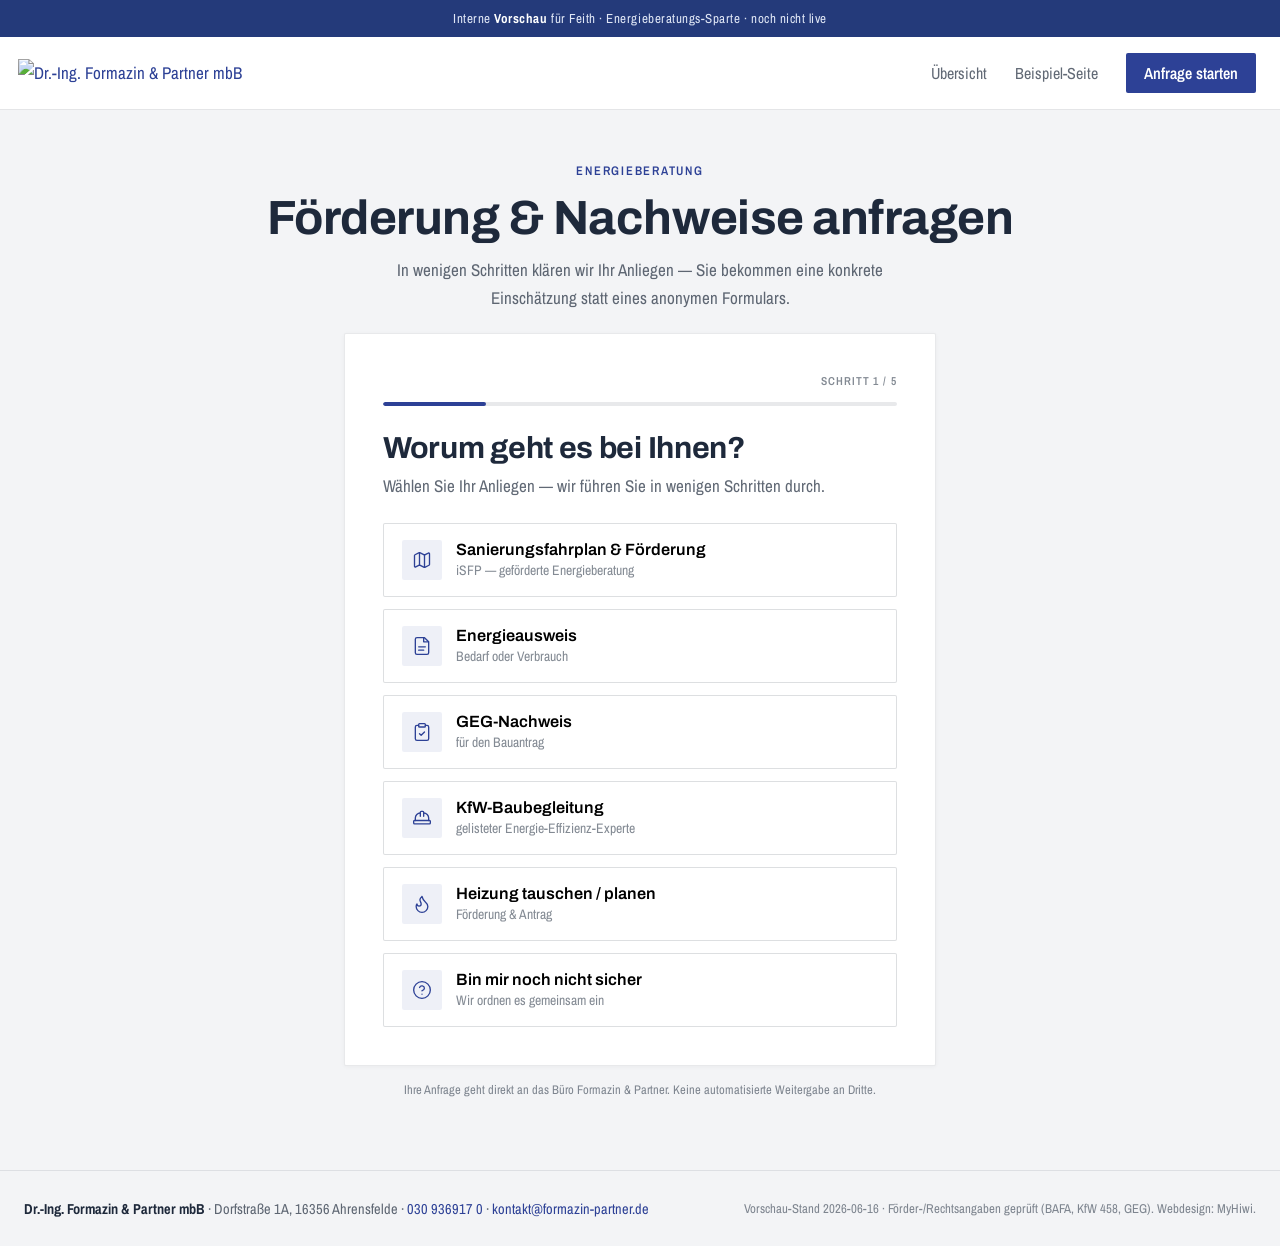
==== anfrage.html @ 687b0c93 "Energieberatung-Vorschau für Feith: Landing + GEG-Nachweis-Seite + Funnel - Statische Vorschau im ec" ====
<!doctype html>
<html lang="de">
<head>
<meta charset="utf-8">
<meta name="viewport" content="width=device-width, initial-scale=1">
<meta name="robots" content="noindex">
<title>Förderung & Nachweise anfragen — Formazin & Partner (Vorschau)</title>
<link rel="preconnect" href="https://fonts.googleapis.com">
<link rel="preconnect" href="https://fonts.gstatic.com" crossorigin>
<link href="https://fonts.googleapis.com/css2?family=Archivo:wght@400;600;700;800&family=Archivo+Narrow:wght@400;500;600;700&display=swap" rel="stylesheet">
<link rel="stylesheet" href="assets/style.css">
</head>
<body>
<div class="preview-ribbon">Interne <b>Vorschau</b> für Feith · Energieberatungs-Sparte · noch nicht live</div>
<header class="nav"><div class="wrap">
  <a href="index.html"><img class="logo" src="https://formazin-partner.de/images/FuP-Logo2025-quer-RGB.png" alt="Dr.-Ing. Formazin & Partner mbB"></a>
  <ul>
    <li class="hide-m"><a href="index.html">Übersicht</a></li>
    <li class="hide-m"><a href="gegnachweis.html">Beispiel-Seite</a></li>
    <li><a class="navbtn" href="anfrage.html">Anfrage starten</a></li>
  </ul>
</div></header>

<main style="background:var(--paper)">
  <section style="border-bottom:0;padding-bottom:14px">
    <div class="wrap center">
      <div class="eyebrow">Energieberatung</div>
      <h1>Förderung &amp; Nachweise anfragen</h1>
      <p class="lead muted maxw" style="margin:10px auto 0">In wenigen Schritten klären wir Ihr Anliegen — Sie bekommen eine konkrete Einschätzung statt eines anonymen Formulars.</p>
    </div>
  </section>
  <section style="border-bottom:0;padding-top:8px;padding-bottom:64px">
    <div class="funnel-wrap"><div class="funnel-card" id="funnel"></div></div>
    <p class="f-note">Ihre Anfrage geht direkt an das Büro Formazin &amp; Partner. Keine automatisierte Weitergabe an Dritte.</p>
  </section>
</main>

<footer><div class="wrap">
  <div><b>Dr.-Ing. Formazin &amp; Partner mbB</b> · Dorfstraße 1A, 16356 Ahrensfelde · <a href="tel:+49309369170">030 936917 0</a> · <a href="mailto:kontakt@formazin-partner.de">kontakt@formazin-partner.de</a></div>
  <div class="legal">Vorschau-Stand 2026-06-16 · Förder-/Rechtsangaben geprüft (BAFA, KfW 458, GEG). Webdesign: MyHiwi.</div>
</div></footer>

<script src="assets/funnel.js"></script>
</body>
</html>
---- assets/style.css ----
/* Formazin Energieberatung — Vorschau (echtes Design: #2d4196, Archivo, scharfe Ecken) */
:root{
  --ink:#1e293b; --ink-70:rgba(30,41,59,.70); --ink-55:rgba(30,41,59,.55);
  --ink-15:rgba(30,41,59,.15); --ink-10:rgba(30,41,59,.10);
  --primary:#2d4196; --primary-hover:#243a7a; --primary-08:rgba(45,65,150,.08);
  --paper:#f3f4f6; --white:#fff; --line:rgba(30,41,59,.10);
  --heading:"Archivo",system-ui,sans-serif; --body:"Archivo Narrow",system-ui,sans-serif;
}
*{box-sizing:border-box}
html{scroll-behavior:smooth}
body{margin:0;background:var(--white);color:var(--ink);font-family:var(--body);font-size:17px;line-height:1.6;-webkit-font-smoothing:antialiased}
.font-heading{font-family:var(--heading)}
h1,h2,h3{font-family:var(--heading);font-weight:700;letter-spacing:-.01em;line-height:1.18;margin:0}
h1{font-size:clamp(2rem,4.5vw,3rem)}
h2{font-size:clamp(1.5rem,3vw,2.1rem)}
p{margin:.5em 0}
a{color:var(--primary);text-decoration:none}
.wrap{max-width:1280px;margin:0 auto;padding:0 24px}
.btn{display:inline-flex;align-items:center;gap:9px;background:var(--primary);color:#fff;font-family:var(--body);font-weight:600;font-size:1rem;padding:12px 22px;border:1px solid var(--primary);border-radius:2px;cursor:pointer;transition:background .15s;text-align:center}
.btn:hover{background:var(--primary-hover);text-decoration:none}
.btn.ghost{background:transparent;color:var(--primary)}
.btn.ghost:hover{background:#eef1f8}
.btn svg{width:18px;height:18px}

/* Vorschau-Banner */
.preview-ribbon{background:var(--primary-hover);color:#dfe6f5;font-family:var(--body);font-size:.82rem;letter-spacing:.04em;text-align:center;padding:8px 14px}
.preview-ribbon b{color:#fff}

/* Nav */
.nav{position:sticky;top:0;z-index:50;background:#fff;box-shadow:0 1px 0 rgba(0,0,0,.06)}
.nav .wrap{display:flex;align-items:center;justify-content:space-between;height:72px}
.nav .logo{height:48px;width:auto;margin-left:-6px}
.nav ul{display:flex;align-items:center;gap:28px;list-style:none;margin:0;padding:0}
.nav ul a{color:var(--ink-70);font-size:1rem}
.nav ul a:hover{color:var(--ink)}
.nav .navbtn{background:var(--primary);color:#fff;font-weight:600;padding:9px 18px;border-radius:2px}
.nav .navbtn:hover{background:var(--primary-hover);text-decoration:none}
@media(max-width:760px){.nav ul li.hide-m{display:none}.nav .logo{height:40px}}

/* Hero */
.hero{background:linear-gradient(0deg,#eef0f4,#f7f8fa);border-bottom:1px solid var(--line);position:relative}
.hero:before{content:"";position:absolute;left:0;top:0;height:4px;width:100%;background:var(--primary)}
.hero .wrap{padding:60px 24px 50px}
.eyebrow{font-family:var(--body);text-transform:uppercase;letter-spacing:.14em;font-size:.78rem;font-weight:600;color:var(--primary);margin-bottom:.7em}
.hero h1{max-width:16ch}
.hero .lead{font-size:1.18rem;color:var(--ink-70);max-width:56ch;margin-top:.6em}
.cta-row{margin-top:28px;display:flex;gap:14px;flex-wrap:wrap}

/* chips / trust */
.trust{margin-top:30px;display:flex;flex-wrap:wrap;gap:10px}
.chip{display:inline-flex;align-items:center;gap:8px;background:#fff;border:1px solid var(--line);border-radius:2px;padding:8px 13px;font-size:.85rem;color:var(--ink-70)}
.chip b{color:var(--ink)}
.chip svg{width:15px;height:15px;color:var(--primary)}

section{padding:52px 0;border-bottom:1px solid var(--line)}
.muted{color:var(--ink-70)}
.center{text-align:center}
.maxw{max-width:64ch}

/* cards grid */
.cards{display:grid;grid-template-columns:repeat(auto-fit,minmax(240px,1fr));gap:18px;margin-top:26px}
.card{background:#fff;border:1px solid var(--line);border-radius:2px;padding:24px;display:block;color:inherit;transition:border-color .15s,box-shadow .15s}
a.card:hover{border-color:var(--primary);box-shadow:0 1px 6px rgba(0,0,0,.05);text-decoration:none}
.card .ic{width:34px;height:34px;color:var(--primary);margin-bottom:12px}
.card h3{font-size:1.15rem;margin-bottom:.3em}
.card p{font-size:.96rem;color:var(--ink-70);margin:0}
.card .more{display:inline-flex;gap:6px;align-items:center;margin-top:14px;color:var(--primary);font-weight:600;font-size:.92rem}

/* answer box */
.answer{background:#fff;border:1px solid var(--line);border-left:4px solid var(--primary);border-radius:2px;padding:24px 26px;margin-top:8px}
.answer .label{font-family:var(--body);font-size:.72rem;letter-spacing:.14em;text-transform:uppercase;color:var(--primary);font-weight:600}
.answer p{font-size:1.12rem;margin:.4em 0 0}

/* table */
table.t{width:100%;border-collapse:collapse;margin-top:14px;font-size:.96rem}
table.t th,table.t td{text-align:left;padding:10px 12px;border-bottom:1px solid var(--line)}
table.t th{font-family:var(--body);text-transform:uppercase;letter-spacing:.06em;font-size:.72rem;color:var(--ink-55);font-weight:600}
table.t td.val{font-family:var(--body);font-weight:700;text-align:right;width:170px}

/* split */
.split{display:grid;grid-template-columns:1fr 1fr;gap:20px;margin-top:24px}
.col{border:1px solid var(--line);border-radius:2px;overflow:hidden}
.col h3{padding:15px 22px;font-family:var(--body);text-transform:uppercase;letter-spacing:.06em;font-size:.9rem}
.col.we h3{background:var(--primary);color:#fff}
.col.you h3{background:#e9ebf0;color:var(--ink)}
.col ul{list-style:none;margin:0;padding:8px 22px 20px}
.col li{padding:9px 0;border-bottom:1px solid var(--line);font-size:.97rem;display:flex;gap:10px}
.col li:last-child{border-bottom:0}
.col li svg{width:17px;height:17px;flex:none;margin-top:3px}
.col.we li svg{color:var(--primary)}
.col.you li svg{color:var(--ink-55)}
.col .foot{padding:0 22px 18px;font-size:.9rem;color:var(--ink-70)}
@media(max-width:760px){.split{grid-template-columns:1fr}}

/* law block */
.law{background:#fff;border:1px solid var(--line);border-radius:2px;padding:6px 26px;margin-top:20px}
.law .row{padding:18px 0;border-bottom:1px solid var(--line)}
.law .row:last-child{border-bottom:0}
.law .tag{font-family:var(--body);font-weight:700;color:var(--primary)}
.law h3{display:inline;margin-left:10px;font-size:1.05rem}
.law .stand{margin-top:14px;font-size:.85rem;color:var(--ink-70);border-top:1px dashed var(--line);padding-top:12px}

/* faq */
.faq details{border-bottom:1px solid var(--line)}
.faq summary{cursor:pointer;list-style:none;padding:16px 2px;font-family:var(--heading);font-weight:600;font-size:1.05rem;display:flex;justify-content:space-between;gap:16px}
.faq summary::-webkit-details-marker{display:none}
.faq summary .pm{color:var(--primary);font-family:var(--body);font-size:1.4rem;line-height:1}
.faq details[open] summary .pm{transform:rotate(45deg)}
.faq .ans{padding:0 2px 16px;color:var(--ink-70);max-width:70ch}

/* expert */
.expert{display:grid;grid-template-columns:160px 1fr;gap:26px;align-items:start;background:#fff;border:1px solid var(--line);border-radius:2px;padding:26px}
.photo{aspect-ratio:1;background:#e9ebf0;border:1px dashed #b9c0d4;border-radius:2px;display:flex;align-items:center;justify-content:center;text-align:center;color:#8a92a8;font-family:var(--body);font-size:.8rem;padding:12px}
.qual{display:flex;flex-wrap:wrap;gap:8px;margin-top:14px}
.qual span{font-size:.82rem;background:var(--primary-08);border:1px solid rgba(45,65,150,.2);color:var(--primary-hover);padding:6px 11px;border-radius:2px}
@media(max-width:600px){.expert{grid-template-columns:1fr}.photo{max-width:160px}}

/* CTA band */
.band{background:var(--primary-hover);color:#eaf0fb;border-bottom:0}
.band h2{color:#fff}
.band p{color:#c4d0ec;max-width:54ch}
.band .btn{background:#fff;color:var(--primary-hover);border-color:#fff;margin-top:16px}
.band .btn:hover{background:#dde6f8}

/* footer */
footer{background:var(--paper);border-top:1px solid var(--line);font-size:.9rem;color:var(--ink-70)}
footer .wrap{padding:26px 24px;display:flex;flex-wrap:wrap;gap:16px 28px;justify-content:space-between;align-items:center}
footer b{color:var(--ink)}
footer .legal{font-size:.8rem;color:var(--ink-55)}
.ph{color:#9a6a1f;border-bottom:1px dotted #c79a52}

/* funnel */
.funnel-wrap{max-width:640px;margin:0 auto;padding:0 24px}
.funnel-card{background:#fff;border:1px solid var(--line);border-radius:2px;padding:26px;box-shadow:0 1px 4px rgba(0,0,0,.04)}
@media(min-width:768px){.funnel-card{padding:38px}}
.f-top{margin-bottom:24px}
.f-toprow{display:flex;align-items:center;justify-content:space-between}
.f-back{background:none;border:0;cursor:pointer;color:var(--ink-70);font-family:var(--body);font-size:.9rem;display:inline-flex;align-items:center;gap:6px;padding:0}
.f-back:hover{color:var(--primary)}
.f-step{font-family:var(--body);font-size:.72rem;letter-spacing:.08em;text-transform:uppercase;color:var(--ink-55);font-weight:600}
.f-bar{margin-top:12px;height:4px;background:var(--ink-10);border-radius:99px;overflow:hidden}
.f-bar > i{display:block;height:100%;background:var(--primary);border-radius:99px;transition:width .35s ease}
.f-title{font-size:clamp(1.4rem,3vw,1.9rem)}
.f-sub{color:var(--ink-70);margin-top:6px}
.f-grid{display:grid;gap:12px;margin-top:24px}
.f-grid.two{grid-template-columns:1fr 1fr}
@media(max-width:560px){.f-grid.two{grid-template-columns:1fr}}
.choice{display:flex;align-items:center;gap:14px;width:100%;text-align:left;background:#fff;border:1px solid var(--ink-15);border-radius:2px;padding:16px 18px;cursor:pointer;transition:border-color .15s,box-shadow .15s;font-family:var(--body);font-size:1rem}
.choice:hover{border-color:var(--primary);box-shadow:0 1px 4px rgba(0,0,0,.05)}
.choice.sel{border-color:var(--primary);box-shadow:0 0 0 2px rgba(45,65,150,.18)}
.choice .ci{flex:none;width:40px;height:40px;border-radius:2px;background:var(--primary-08);color:var(--primary);display:flex;align-items:center;justify-content:center}
.choice .ci svg{width:20px;height:20px}
.choice .ct{flex:1;min-width:0}
.choice .ct b{display:block;font-family:var(--heading);font-weight:600;font-size:1.02rem}
.choice .ct small{color:var(--ink-55);font-size:.86rem}
.choice .ca{flex:none;color:var(--ink-15)}
.choice:hover .ca{color:var(--primary)}
.pill{border:1px solid var(--ink-15);background:#fff;border-radius:2px;padding:8px 12px;font-family:var(--body);font-size:.9rem;color:var(--ink-70);cursor:pointer}
.pill.sel{border-color:var(--primary);background:var(--primary-08);color:var(--primary)}
.field{width:100%;border:1px solid rgba(30,41,59,.2);border-radius:2px;padding:12px 14px;font-family:var(--body);font-size:1rem;color:var(--ink);background:#fff;margin-top:0}
.field:focus{outline:none;border-color:var(--primary);box-shadow:0 0 0 2px rgba(45,65,150,.18)}
.f-actions{margin-top:24px}
.f-full{width:100%;justify-content:center}
.f-note{margin-top:14px;text-align:center;font-size:.78rem;color:var(--ink-55)}
.consent{display:flex;gap:10px;align-items:flex-start;font-size:.9rem;color:var(--ink-70);margin-top:4px}
.consent input{margin-top:3px;accent-color:var(--primary)}
.summary-list{margin-top:22px;border:1px solid var(--line);border-radius:2px;divide:1px}
.summary-list .r{display:flex;gap:16px;padding:11px 16px;border-bottom:1px solid var(--line)}
.summary-list .r:last-child{border-bottom:0}
.summary-list .r .k{width:120px;flex:none;color:var(--ink-55);font-size:.9rem}
.summary-list .r .v{font-weight:600;font-size:.92rem}
.ok-icon{margin:0 auto 16px;width:64px;height:64px;border-radius:50%;background:var(--primary-08);color:var(--primary);display:flex;align-items:center;justify-content:center}
.err{margin-top:14px;border:1px solid #f3c2c2;background:#fdf0f0;color:#9b2c2c;border-radius:2px;padding:12px 14px;font-size:.9rem}
.disabled{opacity:.4;cursor:not-allowed}
.hidden{display:none}
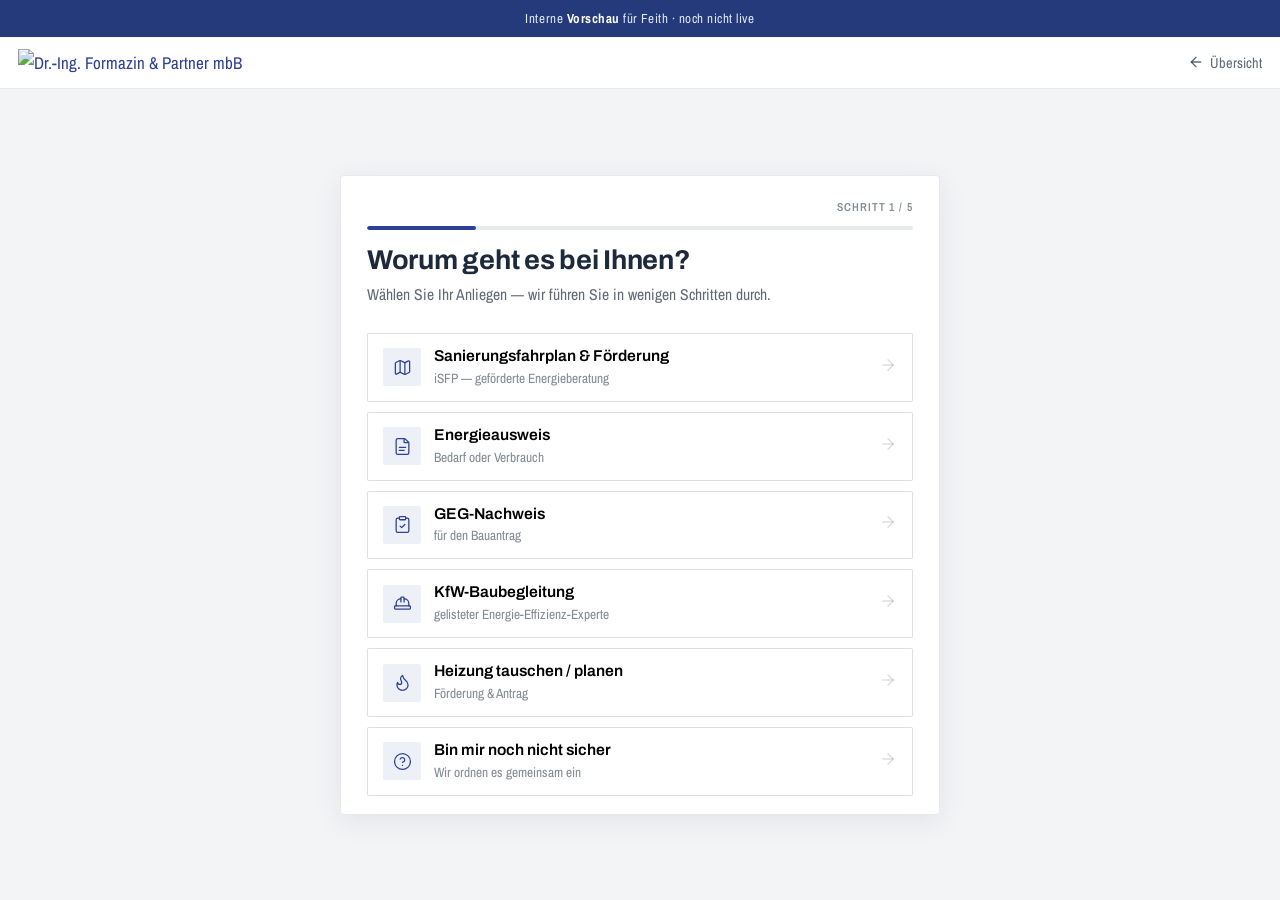
==== commit 1a02be08: "Funnel: Vollbild-Layout, nicht scrollbar (fester Rahmen, Kopf/Body/Fuß) - anfrage.html: 100dvh-Shell" ====
--- a/anfrage.html
+++ b/anfrage.html
@@ -2,7 +2,7 @@
 <html lang="de">
 <head>
 <meta charset="utf-8">
-<meta name="viewport" content="width=device-width, initial-scale=1">
+<meta name="viewport" content="width=device-width, initial-scale=1, viewport-fit=cover">
 <meta name="robots" content="noindex">
 <title>Förderung & Nachweise anfragen — Formazin & Partner (Vorschau)</title>
 <link rel="preconnect" href="https://fonts.googleapis.com">
@@ -10,36 +10,20 @@
 <link href="https://fonts.googleapis.com/css2?family=Archivo:wght@400;600;700;800&family=Archivo+Narrow:wght@400;500;600;700&display=swap" rel="stylesheet">
 <link rel="stylesheet" href="assets/style.css">
 </head>
-<body>
-<div class="preview-ribbon">Interne <b>Vorschau</b> für Feith · Energieberatungs-Sparte · noch nicht live</div>
-<header class="nav"><div class="wrap">
-  <a href="index.html"><img class="logo" src="https://formazin-partner.de/images/FuP-Logo2025-quer-RGB.png" alt="Dr.-Ing. Formazin & Partner mbB"></a>
-  <ul>
-    <li class="hide-m"><a href="index.html">Übersicht</a></li>
-    <li class="hide-m"><a href="gegnachweis.html">Beispiel-Seite</a></li>
-    <li><a class="navbtn" href="anfrage.html">Anfrage starten</a></li>
-  </ul>
-</div></header>
-
-<main style="background:var(--paper)">
-  <section style="border-bottom:0;padding-bottom:14px">
-    <div class="wrap center">
-      <div class="eyebrow">Energieberatung</div>
-      <h1>Förderung &amp; Nachweise anfragen</h1>
-      <p class="lead muted maxw" style="margin:10px auto 0">In wenigen Schritten klären wir Ihr Anliegen — Sie bekommen eine konkrete Einschätzung statt eines anonymen Formulars.</p>
-    </div>
-  </section>
-  <section style="border-bottom:0;padding-top:8px;padding-bottom:64px">
-    <div class="funnel-wrap"><div class="funnel-card" id="funnel"></div></div>
-    <p class="f-note">Ihre Anfrage geht direkt an das Büro Formazin &amp; Partner. Keine automatisierte Weitergabe an Dritte.</p>
-  </section>
-</main>
-
-<footer><div class="wrap">
-  <div><b>Dr.-Ing. Formazin &amp; Partner mbB</b> · Dorfstraße 1A, 16356 Ahrensfelde · <a href="tel:+49309369170">030 936917 0</a> · <a href="mailto:kontakt@formazin-partner.de">kontakt@formazin-partner.de</a></div>
-  <div class="legal">Vorschau-Stand 2026-06-16 · Förder-/Rechtsangaben geprüft (BAFA, KfW 458, GEG). Webdesign: MyHiwi.</div>
-</div></footer>
-
+<body class="funnel-page">
+<div class="fp-shell">
+  <div class="preview-ribbon">Interne <b>Vorschau</b> für Feith · noch nicht live</div>
+  <div class="fp-bar">
+    <a href="index.html" aria-label="Zur Übersicht"><img class="logo" src="https://formazin-partner.de/images/FuP-Logo2025-quer-RGB.png" alt="Dr.-Ing. Formazin & Partner mbB"></a>
+    <a class="fp-x" href="index.html">
+      <svg viewBox="0 0 24 24" width="16" height="16" fill="none" stroke="currentColor" stroke-width="2" stroke-linecap="round" stroke-linejoin="round"><path d="m12 19-7-7 7-7"/><path d="M19 12H5"/></svg>
+      Übersicht
+    </a>
+  </div>
+  <main class="fp-main">
+    <div class="funnel-card" id="funnel"></div>
+  </main>
+</div>
 <script src="assets/funnel.js"></script>
 </body>
 </html>
--- a/assets/style.css
+++ b/assets/style.css
@@ -129,47 +129,67 @@
 footer .legal{font-size:.8rem;color:var(--ink-55)}
 .ph{color:#9a6a1f;border-bottom:1px dotted #c79a52}
 
-/* funnel */
-.funnel-wrap{max-width:640px;margin:0 auto;padding:0 24px}
-.funnel-card{background:#fff;border:1px solid var(--line);border-radius:2px;padding:26px;box-shadow:0 1px 4px rgba(0,0,0,.04)}
-@media(min-width:768px){.funnel-card{padding:38px}}
-.f-top{margin-bottom:24px}
+/* ---- Funnel: Vollbild, nicht scrollbar (fester Rahmen) ---- */
+body.funnel-page{height:100dvh;overflow:hidden}
+.fp-shell{height:100dvh;display:flex;flex-direction:column}
+.fp-bar{flex:none;display:flex;align-items:center;justify-content:space-between;height:52px;padding:0 18px;background:#fff;border-bottom:1px solid var(--line)}
+.fp-bar .logo{height:32px;width:auto}
+.fp-bar a.fp-x{font-family:var(--body);font-size:.9rem;color:var(--ink-70);display:inline-flex;align-items:center;gap:6px}
+.fp-bar a.fp-x:hover{color:var(--primary)}
+.fp-main{flex:1;min-height:0;display:flex;align-items:center;justify-content:center;padding:18px;background:var(--paper)}
+
+.funnel-card{position:relative;width:100%;max-width:600px;height:100%;max-height:640px;background:#fff;border:1px solid var(--line);border-radius:4px;box-shadow:0 6px 28px rgba(30,41,59,.08);display:flex;flex-direction:column;min-height:0;overflow:hidden}
+@media(max-width:560px){.fp-main{padding:0}.funnel-card{max-height:none;border:0;border-radius:0;box-shadow:none}}
+
+.f-head{flex:none;padding:22px 26px 4px}
+.f-body{flex:1;min-height:0;overflow-y:auto;padding:14px 26px;-webkit-overflow-scrolling:touch}
+.f-foot{flex:none;padding:14px 26px 20px;border-top:1px solid var(--line);background:#fff}
+.f-center{flex:1;min-height:0;display:flex;flex-direction:column;align-items:center;justify-content:center;text-align:center;padding:26px;overflow-y:auto;position:relative}
+
 .f-toprow{display:flex;align-items:center;justify-content:space-between}
 .f-back{background:none;border:0;cursor:pointer;color:var(--ink-70);font-family:var(--body);font-size:.9rem;display:inline-flex;align-items:center;gap:6px;padding:0}
 .f-back:hover{color:var(--primary)}
+.f-back svg{width:16px;height:16px}
 .f-step{font-family:var(--body);font-size:.72rem;letter-spacing:.08em;text-transform:uppercase;color:var(--ink-55);font-weight:600}
-.f-bar{margin-top:12px;height:4px;background:var(--ink-10);border-radius:99px;overflow:hidden}
+.f-bar{margin-top:10px;height:4px;background:var(--ink-10);border-radius:99px;overflow:hidden}
 .f-bar > i{display:block;height:100%;background:var(--primary);border-radius:99px;transition:width .35s ease}
-.f-title{font-size:clamp(1.4rem,3vw,1.9rem)}
-.f-sub{color:var(--ink-70);margin-top:6px}
-.f-grid{display:grid;gap:12px;margin-top:24px}
+.f-title{font-size:clamp(1.3rem,2.6vw,1.7rem);margin-top:14px}
+.f-sub{color:var(--ink-70);margin-top:6px;font-size:.98rem}
+.f-label{margin:18px 0 8px;font-weight:600;font-size:.9rem;font-family:var(--body)}
+.f-pills{display:flex;flex-wrap:wrap;gap:8px}
+
+.f-grid{display:grid;gap:10px}
 .f-grid.two{grid-template-columns:1fr 1fr}
 @media(max-width:560px){.f-grid.two{grid-template-columns:1fr}}
-.choice{display:flex;align-items:center;gap:14px;width:100%;text-align:left;background:#fff;border:1px solid var(--ink-15);border-radius:2px;padding:16px 18px;cursor:pointer;transition:border-color .15s,box-shadow .15s;font-family:var(--body);font-size:1rem}
+
+.choice{display:flex;align-items:center;gap:13px;width:100%;text-align:left;background:#fff;border:1px solid var(--ink-15);border-radius:2px;padding:13px 15px;cursor:pointer;transition:border-color .15s,box-shadow .15s;font-family:var(--body);font-size:1rem}
 .choice:hover{border-color:var(--primary);box-shadow:0 1px 4px rgba(0,0,0,.05)}
 .choice.sel{border-color:var(--primary);box-shadow:0 0 0 2px rgba(45,65,150,.18)}
-.choice .ci{flex:none;width:40px;height:40px;border-radius:2px;background:var(--primary-08);color:var(--primary);display:flex;align-items:center;justify-content:center}
-.choice .ci svg{width:20px;height:20px}
+.choice .ci{flex:none;width:38px;height:38px;border-radius:2px;background:var(--primary-08);color:var(--primary);display:flex;align-items:center;justify-content:center}
+.choice .ci svg{width:19px;height:19px}
 .choice .ct{flex:1;min-width:0}
-.choice .ct b{display:block;font-family:var(--heading);font-weight:600;font-size:1.02rem}
-.choice .ct small{color:var(--ink-55);font-size:.86rem}
+.choice .ct b{display:block;font-family:var(--heading);font-weight:600;font-size:.98rem;line-height:1.2}
+.choice .ct small{color:var(--ink-55);font-size:.84rem}
 .choice .ca{flex:none;color:var(--ink-15)}
+.choice .ca svg{width:18px;height:18px}
 .choice:hover .ca{color:var(--primary)}
+
 .pill{border:1px solid var(--ink-15);background:#fff;border-radius:2px;padding:8px 12px;font-family:var(--body);font-size:.9rem;color:var(--ink-70);cursor:pointer}
 .pill.sel{border-color:var(--primary);background:var(--primary-08);color:var(--primary)}
-.field{width:100%;border:1px solid rgba(30,41,59,.2);border-radius:2px;padding:12px 14px;font-family:var(--body);font-size:1rem;color:var(--ink);background:#fff;margin-top:0}
+.field{width:100%;border:1px solid rgba(30,41,59,.2);border-radius:2px;padding:11px 14px;font-family:var(--body);font-size:1rem;color:var(--ink);background:#fff}
 .field:focus{outline:none;border-color:var(--primary);box-shadow:0 0 0 2px rgba(45,65,150,.18)}
-.f-actions{margin-top:24px}
+textarea.field{resize:none}
 .f-full{width:100%;justify-content:center}
-.f-note{margin-top:14px;text-align:center;font-size:.78rem;color:var(--ink-55)}
-.consent{display:flex;gap:10px;align-items:flex-start;font-size:.9rem;color:var(--ink-70);margin-top:4px}
+.f-note{margin-top:12px;text-align:center;font-size:.78rem;color:var(--ink-55)}
+.consent{display:flex;gap:10px;align-items:flex-start;font-size:.88rem;color:var(--ink-70)}
 .consent input{margin-top:3px;accent-color:var(--primary)}
-.summary-list{margin-top:22px;border:1px solid var(--line);border-radius:2px;divide:1px}
-.summary-list .r{display:flex;gap:16px;padding:11px 16px;border-bottom:1px solid var(--line)}
+.summary-list{border:1px solid var(--line);border-radius:2px}
+.summary-list .r{display:flex;gap:16px;padding:10px 16px;border-bottom:1px solid var(--line)}
 .summary-list .r:last-child{border-bottom:0}
 .summary-list .r .k{width:120px;flex:none;color:var(--ink-55);font-size:.9rem}
 .summary-list .r .v{font-weight:600;font-size:.92rem}
-.ok-icon{margin:0 auto 16px;width:64px;height:64px;border-radius:50%;background:var(--primary-08);color:var(--primary);display:flex;align-items:center;justify-content:center}
-.err{margin-top:14px;border:1px solid #f3c2c2;background:#fdf0f0;color:#9b2c2c;border-radius:2px;padding:12px 14px;font-size:.9rem}
+.ok-icon{margin:0 auto 8px;width:60px;height:60px;border-radius:50%;background:var(--primary-08);color:var(--primary);display:flex;align-items:center;justify-content:center}
+.ok-icon svg{width:30px;height:30px}
+.err{margin-top:12px;border:1px solid #f3c2c2;background:#fdf0f0;color:#9b2c2c;border-radius:2px;padding:11px 14px;font-size:.9rem}
 .disabled{opacity:.4;cursor:not-allowed}
 .hidden{display:none}
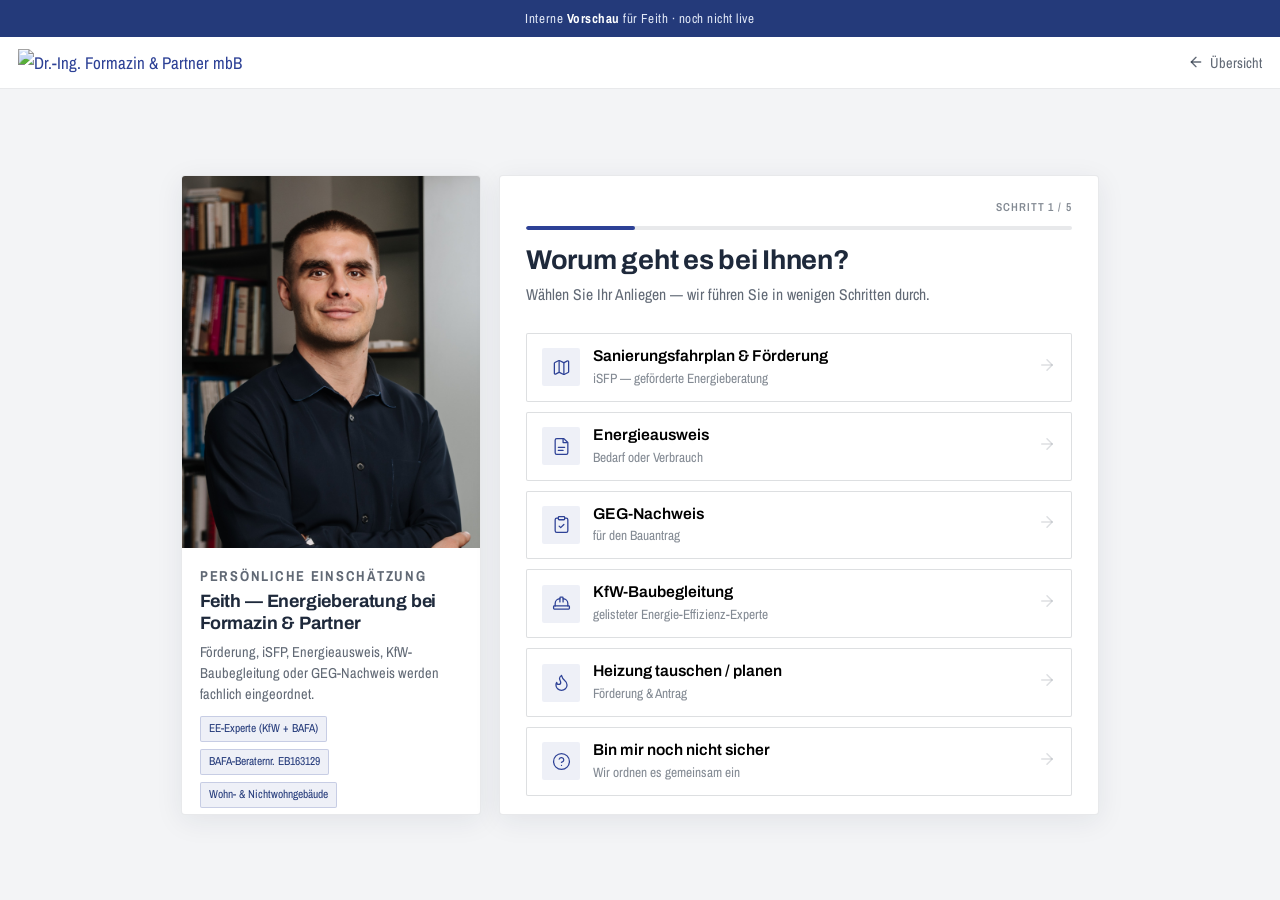
==== commit 567b0bf7: "Add Feith photo to energy funnel preview" ====
--- a/anfrage.html
+++ b/anfrage.html
@@ -21,6 +21,21 @@
     </a>
   </div>
   <main class="fp-main">
+    <aside class="fp-expert">
+      <img src="assets/feith-funnel.jpg" alt="Feith, Energieberatung bei Formazin & Partner">
+      <div class="fp-expert-body">
+        <p class="fp-expert-kicker">Persönliche Einschätzung</p>
+        <h2>Feith — Energieberatung bei Formazin &amp; Partner</h2>
+        <p>Förderung, iSFP, Energieausweis, KfW-Baubegleitung oder GEG-Nachweis werden fachlich eingeordnet.</p>
+        <div class="fp-expert-tags">
+          <span>EE-Experte (KfW + BAFA)</span>
+          <span>BAFA-Beraternr. EB163129</span>
+          <span>Wohn- &amp; Nichtwohngebäude</span>
+          <span>M. Sc. Bauingenieurwesen</span>
+          <span>Energieberatung seit 2024</span>
+        </div>
+      </div>
+    </aside>
     <div class="funnel-card" id="funnel"></div>
   </main>
 </div>
--- a/assets/style.css
+++ b/assets/style.css
@@ -111,6 +111,7 @@
 /* expert */
 .expert{display:grid;grid-template-columns:160px 1fr;gap:26px;align-items:start;background:#fff;border:1px solid var(--line);border-radius:2px;padding:26px}
 .photo{aspect-ratio:1;background:#e9ebf0;border:1px dashed #b9c0d4;border-radius:2px;display:flex;align-items:center;justify-content:center;text-align:center;color:#8a92a8;font-family:var(--body);font-size:.8rem;padding:12px}
+.photo img{width:100%;height:100%;object-fit:cover;border-radius:2px}
 .qual{display:flex;flex-wrap:wrap;gap:8px;margin-top:14px}
 .qual span{font-size:.82rem;background:var(--primary-08);border:1px solid rgba(45,65,150,.2);color:var(--primary-hover);padding:6px 11px;border-radius:2px}
 @media(max-width:600px){.expert{grid-template-columns:1fr}.photo{max-width:160px}}
@@ -136,9 +137,19 @@
 .fp-bar .logo{height:32px;width:auto}
 .fp-bar a.fp-x{font-family:var(--body);font-size:.9rem;color:var(--ink-70);display:inline-flex;align-items:center;gap:6px}
 .fp-bar a.fp-x:hover{color:var(--primary)}
-.fp-main{flex:1;min-height:0;display:flex;align-items:center;justify-content:center;padding:18px;background:var(--paper)}
+.fp-main{flex:1;min-height:0;display:grid;grid-template-columns:300px minmax(0,600px);align-items:center;justify-content:center;gap:18px;padding:18px;background:var(--paper)}
+
+.fp-expert{height:100%;max-height:640px;background:#fff;border:1px solid var(--line);border-radius:4px;box-shadow:0 6px 28px rgba(30,41,59,.08);overflow:hidden;display:flex;flex-direction:column}
+.fp-expert img{display:block;width:100%;aspect-ratio:4/5;object-fit:cover;background:#e9ebf0}
+.fp-expert-body{padding:18px}
+.fp-expert-kicker{margin:0 0 4px;font-family:var(--body);font-size:.7rem;font-weight:700;letter-spacing:.12em;text-transform:uppercase;color:var(--primary)}
+.fp-expert h2{font-size:1.12rem;line-height:1.22}
+.fp-expert p{font-size:.9rem;color:var(--ink-70);line-height:1.45}
+.fp-expert-tags{display:flex;flex-wrap:wrap;gap:7px;margin-top:12px}
+.fp-expert-tags span{font-size:.72rem;background:var(--primary-08);border:1px solid rgba(45,65,150,.2);color:var(--primary-hover);padding:5px 8px;border-radius:2px;line-height:1.2}
 
 .funnel-card{position:relative;width:100%;max-width:600px;height:100%;max-height:640px;background:#fff;border:1px solid var(--line);border-radius:4px;box-shadow:0 6px 28px rgba(30,41,59,.08);display:flex;flex-direction:column;min-height:0;overflow:hidden}
+@media(max-width:900px){.fp-main{display:flex}.fp-expert{display:none}}
 @media(max-width:560px){.fp-main{padding:0}.funnel-card{max-height:none;border:0;border-radius:0;box-shadow:none}}
 
 .f-head{flex:none;padding:22px 26px 4px}
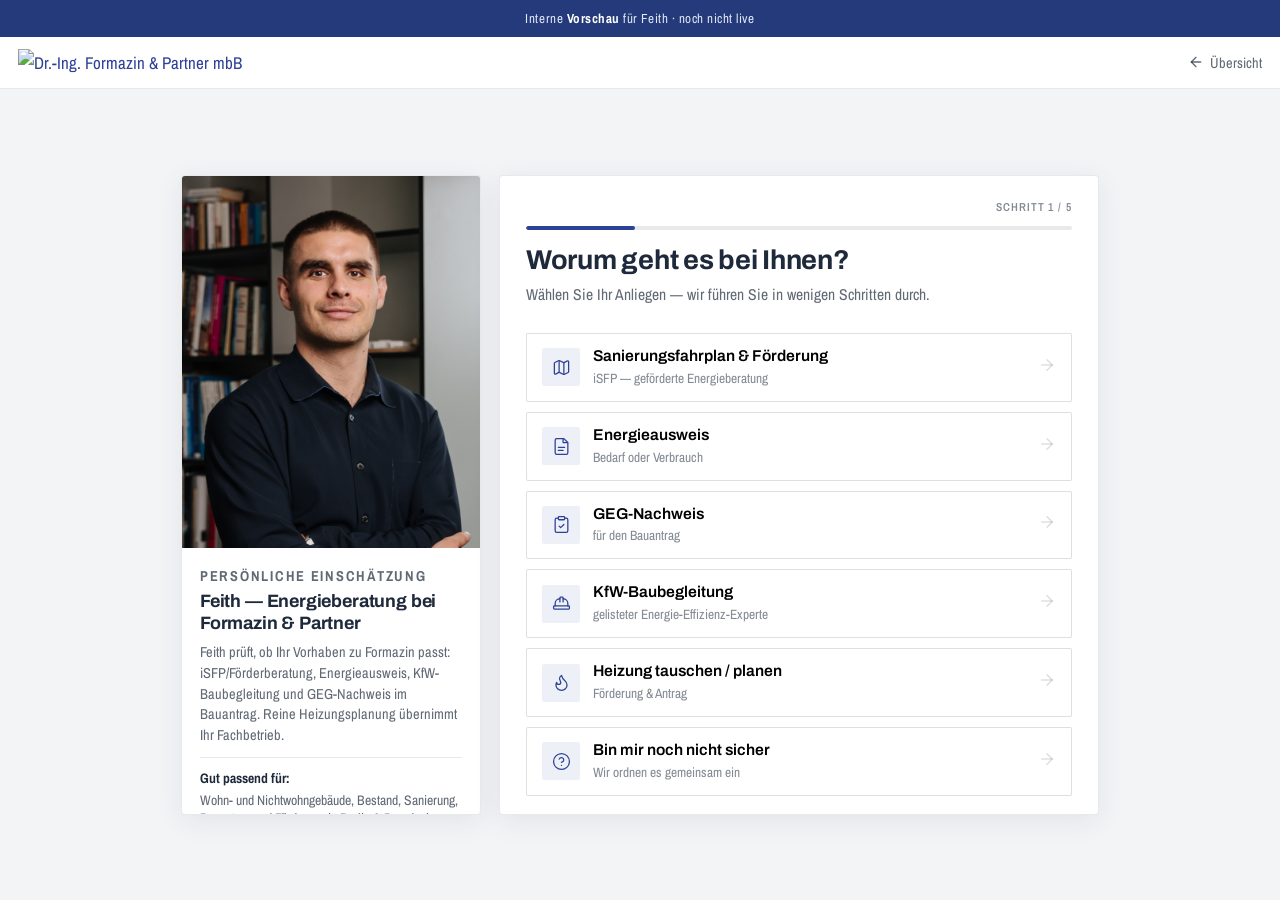
==== commit 4614f2f8: "Refine Feith trust card copy and mobile layout" ====
--- a/anfrage.html
+++ b/anfrage.html
@@ -26,7 +26,11 @@
       <div class="fp-expert-body">
         <p class="fp-expert-kicker">Persönliche Einschätzung</p>
         <h2>Feith — Energieberatung bei Formazin &amp; Partner</h2>
-        <p>Förderung, iSFP, Energieausweis, KfW-Baubegleitung oder GEG-Nachweis werden fachlich eingeordnet.</p>
+        <p>Feith prüft, ob Ihr Vorhaben zu Formazin passt: iSFP/Förderberatung, Energieausweis, KfW-Baubegleitung und GEG-Nachweis im Bauantrag. Reine Heizungsplanung übernimmt Ihr Fachbetrieb.</p>
+        <div class="fp-expert-fit">
+          <b>Gut passend für:</b>
+          <span>Wohn- und Nichtwohngebäude, Bestand, Sanierung, Bauantrag und Förderung in Berlin &amp; Brandenburg.</span>
+        </div>
         <div class="fp-expert-tags">
           <span>EE-Experte (KfW + BAFA)</span>
           <span>BAFA-Beraternr. EB163129</span>
--- a/assets/style.css
+++ b/assets/style.css
@@ -145,12 +145,30 @@
 .fp-expert-kicker{margin:0 0 4px;font-family:var(--body);font-size:.7rem;font-weight:700;letter-spacing:.12em;text-transform:uppercase;color:var(--primary)}
 .fp-expert h2{font-size:1.12rem;line-height:1.22}
 .fp-expert p{font-size:.9rem;color:var(--ink-70);line-height:1.45}
+.fp-expert-fit{border-top:1px solid var(--line);padding-top:11px;margin-top:11px;font-size:.86rem;color:var(--ink-70);line-height:1.35}
+.fp-expert-fit b{display:block;color:var(--ink);font-weight:700}
+.fp-expert-fit span{display:block;margin-top:3px}
 .fp-expert-tags{display:flex;flex-wrap:wrap;gap:7px;margin-top:12px}
 .fp-expert-tags span{font-size:.72rem;background:var(--primary-08);border:1px solid rgba(45,65,150,.2);color:var(--primary-hover);padding:5px 8px;border-radius:2px;line-height:1.2}
 
 .funnel-card{position:relative;width:100%;max-width:600px;height:100%;max-height:640px;background:#fff;border:1px solid var(--line);border-radius:4px;box-shadow:0 6px 28px rgba(30,41,59,.08);display:flex;flex-direction:column;min-height:0;overflow:hidden}
-@media(max-width:900px){.fp-main{display:flex}.fp-expert{display:none}}
+@media(max-width:900px){
+  .fp-main{display:flex;flex-direction:column;justify-content:flex-start;gap:10px}
+  .fp-expert{width:100%;max-width:600px;height:auto;max-height:none;display:grid;grid-template-columns:86px minmax(0,1fr);box-shadow:0 2px 14px rgba(30,41,59,.06)}
+  .fp-expert img{height:86px;aspect-ratio:auto}
+  .fp-expert-body{padding:12px 14px}
+  .fp-expert h2{font-size:1rem}
+  .fp-expert p{font-size:.84rem;margin:.25em 0 0}
+  .fp-expert-fit{display:none}
+  .fp-expert-tags{margin-top:7px;gap:5px}
+  .fp-expert-tags span{font-size:.68rem;padding:4px 6px}
+}
 @media(max-width:560px){.fp-main{padding:0}.funnel-card{max-height:none;border:0;border-radius:0;box-shadow:none}}
+@media(max-width:560px){
+  .fp-expert{border-left:0;border-right:0;border-radius:0;grid-template-columns:74px minmax(0,1fr)}
+  .fp-expert img{height:74px}
+  .fp-expert-tags span:nth-child(n+3){display:none}
+}
 
 .f-head{flex:none;padding:22px 26px 4px}
 .f-body{flex:1;min-height:0;overflow-y:auto;padding:14px 26px;-webkit-overflow-scrolling:touch}
